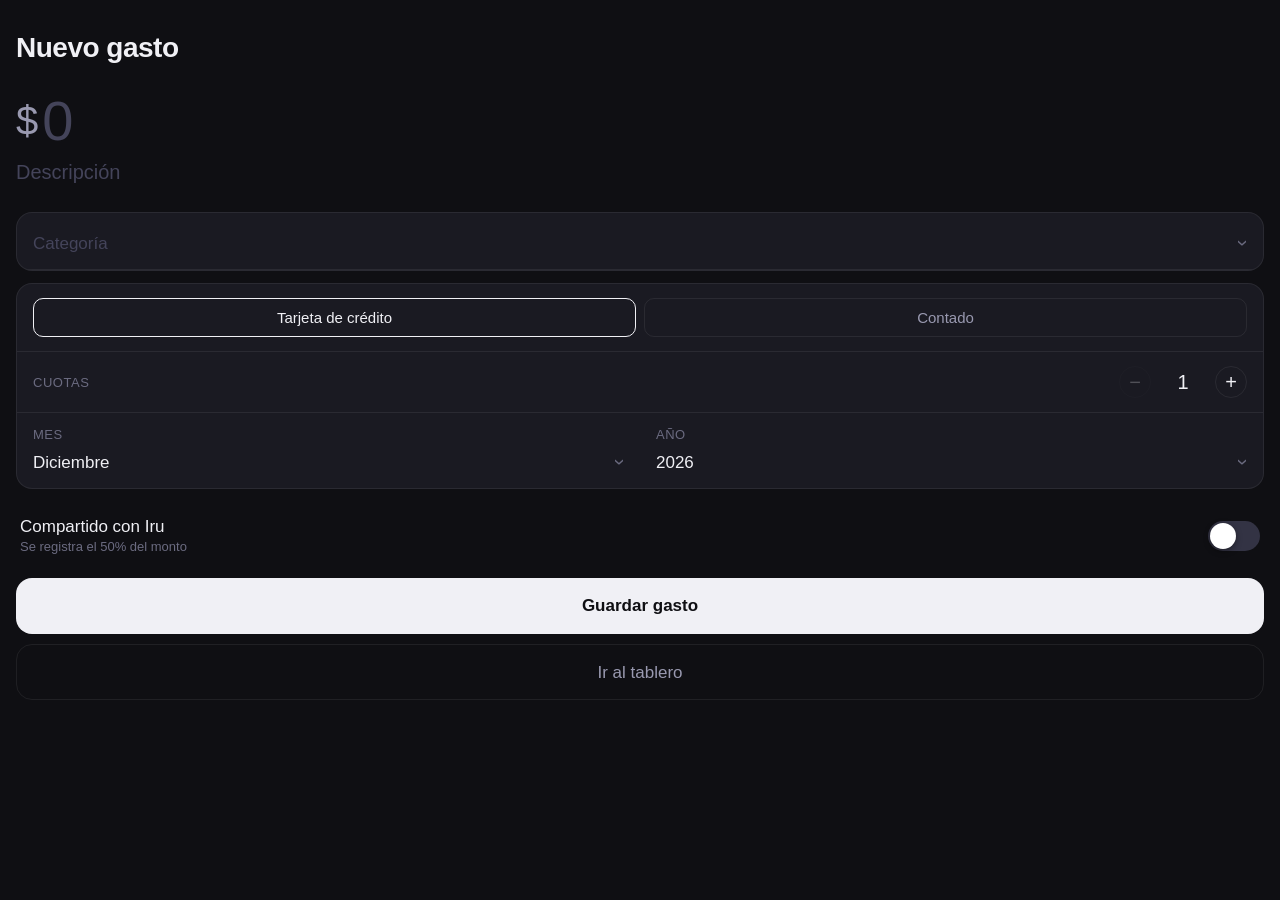
==== index.html @ 09f4de0f "Refactor HTML structure and style properties" ====
<!DOCTYPE html>
<html>
<head>
  <meta charset="UTF-8">
  <meta name="viewport" content="width=device-width, initial-scale=1.0">
  <title>Mis gastos</title>
  <style>
    *, *::before, *::after { box-sizing: border-box; margin: 0; padding: 0; }

    :root {
      --bg: #0f0f13;
      --surface: #1a1a22;
      --border: rgba(255,255,255,0.07);
      --label: #6b6b80;
      --text: #f0f0f5;
      --text-secondary: #9999b0;
      --placeholder: #44445a;
      --accent: #34c759;
      --btn: #f0f0f5;
      --btn-text: #0f0f13;
      --radius-card: 16px;
      --font-input: 17px;
      --font-label: 13px;
    }

    html, body {
      width: 100%; min-height: 100vh;
      background: var(--bg);
      font-family: -apple-system, BlinkMacSystemFont, "SF Pro Text", "Segoe UI", sans-serif;
      color: var(--text); touch-action: manipulation;
    }

    body { padding: 32px 16px 80px; }

    h1 { font-size: 28px; font-weight: 700; letter-spacing: -0.5px; margin-bottom: 24px; }

    .monto-hero { display: flex; flex-direction: row; align-items: center; margin-bottom: 8px; }
    .monto-prefix { font-size: 40px; font-weight: 300; color: var(--text-secondary); flex-shrink: 0; margin-right: 4px; }
    #montoTotal {
      font-size: 56px; font-weight: 300; color: var(--text);
      background: transparent; border: none; outline: none;
      padding: 0; margin: 0; width: 100%; font-family: inherit;
      letter-spacing: -2px; display: block;
    }
    #montoTotal::placeholder { color: var(--placeholder); }

    .desc-input {
      display: block; width: 100%; border: none; outline: none;
      background: transparent; font-size: 20px; font-family: inherit;
      color: var(--text); text-align: left; margin-bottom: 28px; padding: 0;
    }
    .desc-input::placeholder { color: var(--placeholder); }

    .card {
      background: var(--surface); border-radius: var(--radius-card);
      border: 1px solid var(--border); padding: 0; margin-bottom: 12px; overflow: hidden;
    }

    .field {
      display: flex; flex-direction: column;
      padding: 14px 16px 10px; border-bottom: 1px solid var(--border);
    }
    .field:last-child { border-bottom: none; }
    .field label {
      font-size: var(--font-label); font-weight: 500; color: var(--label);
      margin-bottom: 4px; text-transform: uppercase; letter-spacing: 0.04em;
    }
    .field input, .field select {
      border: none; outline: none; background: transparent;
      font-size: var(--font-input); font-family: inherit; color: var(--text);
      width: 100%; padding: 0; min-height: 32px;
      appearance: none; -webkit-appearance: none;
    }
    .field select option { background: #1a1a22; }
    .field input::placeholder { color: var(--placeholder); }
    .field select.unset { color: var(--placeholder); }

    .select-wrap { position: relative; }
    .select-wrap::after {
      content: "›"; position: absolute; right: 0; top: 50%;
      transform: translateY(-50%) rotate(90deg);
      font-size: 20px; color: var(--label); pointer-events: none;
    }

    .mes-anio-row { flex-direction: row; align-items: flex-start; padding: 0; }
    .mes-anio-item { flex: 1; display: flex; flex-direction: column; padding: 14px 16px 10px; }

    .chips {
      display: flex; gap: 8px; padding: 14px 16px;
      border-bottom: 1px solid var(--border);
    }
    .chip {
      flex: 1; padding: 10px 0; border-radius: 10px;
      border: 1.5px solid var(--border); background: transparent;
      color: var(--text-secondary); font-size: 15px; font-family: inherit;
      font-weight: 500; cursor: pointer; text-align: center; transition: all 0.18s;
    }
    .chip.active { color: var(--text); border-color: var(--text); }

    .stepper-field {
      display: flex; align-items: center; justify-content: space-between;
      padding: 14px 16px; border-bottom: 1px solid var(--border);
    }
    .stepper-label {
      font-size: var(--font-label); font-weight: 500; color: var(--label);
      text-transform: uppercase; letter-spacing: 0.04em;
    }
    .stepper { display: flex; align-items: center; gap: 20px; }
    .stepper-btn {
      width: 32px; height: 32px; border-radius: 50%;
      border: 1.5px solid var(--border); background: transparent;
      color: var(--text); font-size: 20px; cursor: pointer;
      display: flex; align-items: center; justify-content: center;
      transition: background 0.15s; line-height: 1;
    }
    .stepper-btn:active { background: var(--surface); }
    .stepper-btn:disabled { opacity: 0.25; cursor: default; }
    .stepper-value { font-size: 20px; font-weight: 500; min-width: 24px; text-align: center; }

    .toggle-standalone {
      display: flex; align-items: center; justify-content: space-between;
      padding: 16px 4px; cursor: pointer;
    }
    .toggle-text .title { font-size: 17px; color: var(--text); }
    .toggle-text .sub { font-size: 13px; color: var(--label); margin-top: 2px; }
    .switch {
      flex-shrink: 0; width: 52px; height: 30px; background: #333344;
      border-radius: 15px; position: relative; transition: background 0.25s;
    }
    .switch.on { background: var(--accent); }
    .switch .knob {
      position: absolute; top: 2px; left: 2px; width: 26px; height: 26px;
      background: #fff; border-radius: 50%;
      box-shadow: 0 2px 6px rgba(0,0,0,0.4); transition: transform 0.25s;
    }
    .switch.on .knob { transform: translateX(22px); }

    .hidden { display: none !important; }

    .btn-guardar {
      width: 100%; height: 56px; background: var(--btn); color: var(--btn-text);
      border: none; border-radius: var(--radius-card); font-size: 17px; font-weight: 600;
      font-family: inherit; cursor: pointer; margin-top: 8px; transition: opacity 0.15s;
    }
    .btn-guardar:active { opacity: 0.75; }
    .btn-guardar:disabled { background: #333344; color: var(--label); }

    .btn-tablero {
      display: block; width: 100%; height: 56px; line-height: 56px;
      text-align: center; background: transparent; color: var(--text-secondary);
      border: 1.5px solid var(--border); border-radius: var(--radius-card);
      font-size: 17px; font-weight: 500; font-family: inherit;
      cursor: pointer; margin-top: 10px; text-decoration: none; transition: opacity 0.15s;
    }
    .btn-tablero:active { opacity: 0.7; }

    .toast {
      position: fixed; bottom: 36px; left: 50%; transform: translateX(-50%);
      background: var(--surface); border: 1px solid var(--border); color: var(--text);
      padding: 12px 22px; border-radius: 100px; font-size: 15px; font-weight: 500;
      white-space: nowrap; opacity: 0; transition: opacity 0.2s;
      pointer-events: none; z-index: 999; box-shadow: 0 8px 32px rgba(0,0,0,0.5);
    }
    .toast.show { opacity: 1; }
  </style>
</head>
<body>

<h1>Nuevo gasto</h1>

<div class="monto-hero">
  <span class="monto-prefix">$</span>
  <input type="text" id="montoTotal" placeholder="0" inputmode="numeric" autocomplete="off" oninput="formatMonto(this)">
</div>
<input class="desc-input" type="text" id="descripcion" placeholder="Descripción" autocomplete="off" autocorrect="off">

<!-- Categoría -->
<div class="card">
  <div class="field">
    <div class="select-wrap">
      <select id="categoria" class="unset" onchange="toggleInversiones()">
        <option value="" disabled selected>Categoría</option>
        <option>Comida</option>
        <option>Transporte</option>
        <option>Salud</option>
        <option>Gustos</option>
        <option>Hogar</option>
        <option>Inversiones</option>
        <option>Deporte</option>
        <option>Otro</option>
      </select>
    </div>
  </div>
  <div class="field hidden" id="fieldTipoInversion">
    <div class="select-wrap">
      <select id="tipoInversion" class="unset" onchange="toggleInvOtros()">
        <option value="" disabled selected>Tipo de inversión</option>
        <option value="S&P500">S&P500</option>
        <option value="Bonos">Bonos</option>
        <option value="Compra de USD">Compra de USD</option>
        <option value="Otros">Otros</option>
      </select>
    </div>
  </div>
  <div class="field hidden" id="fieldInvOtros">
    <label>Detalle</label>
    <input type="text" id="invOtros" placeholder="Describí la inversión" autocomplete="off">
  </div>
</div>

<!-- Pago -->
<div class="card">
  <div class="chips">
    <button class="chip active" id="chipCredito" onclick="selectMedio('Crédito')">Tarjeta de crédito</button>
    <button class="chip" id="chipContado" onclick="selectMedio('Contado')">Contado</button>
  </div>
  <input type="hidden" id="medioPago" value="Crédito">
  <div class="stepper-field" id="fieldCuotas">
    <span class="stepper-label">Cuotas</span>
    <div class="stepper">
      <button class="stepper-btn" id="cuotasMinus" onclick="stepCuotas(-1)" disabled>−</button>
      <span class="stepper-value" id="cuotasDisplay">1</span>
      <button class="stepper-btn" id="cuotasPlus" onclick="stepCuotas(1)">+</button>
    </div>
  </div>
  <div class="field mes-anio-row">
    <div class="mes-anio-item">
      <label>Mes</label>
      <div class="select-wrap">
        <select id="mesResumen"></select>
      </div>
    </div>
    <div class="mes-anio-item">
      <label>Año</label>
      <div class="select-wrap">
        <select id="anioResumen"></select>
      </div>
    </div>
  </div>
</div>

<!-- Compartido -->
<div class="toggle-standalone" onclick="toggleCompartido()">
  <div class="toggle-text">
    <div class="title">Compartido con Iru</div>
    <div class="sub">Se registra el 50% del monto</div>
  </div>
  <div class="switch" id="switchCompartido"><div class="knob"></div></div>
  <input type="checkbox" id="compartido" style="display:none">
</div>

<button class="btn-guardar" id="btnGuardar" onclick="guardar()">Guardar gasto</button>
<a href="https://datastudio.google.com/reporting/d9d5502c-7d67-4954-a63a-8ad81a9175c3/page/p_59s1wvgk3d" target="_blank" class="btn-tablero">Ir al tablero</a>
<div class="toast" id="toast"></div>

<script>
  const APPS_SCRIPT_URL = "https://script.google.com/a/macros/escandarani.com.ar/s/AKfycbzYMifIrArAq2sKctsQSCWvXiU7BBQAzddekx8EGScneUDS8GAxzuHHQVBmwwZTx2RSWQ/exec";
  const MESES = ["Enero","Febrero","Marzo","Abril","Mayo","Junio","Julio","Agosto","Septiembre","Octubre","Noviembre","Diciembre"];
  const hoy = new Date();
  let cuotasVal = 1;

  MESES.forEach((m, i) => {
    const o = document.createElement("option");
    o.value = i; o.text = m;
    if (i === hoy.getMonth()) o.selected = true;
    document.getElementById("mesResumen").appendChild(o);
  });

  for (let y = hoy.getFullYear() - 1; y <= 2030; y++) {
    const o = document.createElement("option");
    o.value = y; o.text = y;
    if (y === hoy.getFullYear()) o.selected = true;
    document.getElementById("anioResumen").appendChild(o);
  }

  function formatMonto(input) {
    let raw = input.value.replace(/\./g, "").replace(/[^0-9]/g, "");
    input.value = raw.replace(/\B(?=(\d{3})+(?!\d))/g, ".");
  }

  function parseMonto() {
    return parseInt(document.getElementById("montoTotal").value.replace(/\./g, "")) || 0;
  }

  function selectMedio(val) {
    document.getElementById("medioPago").value = val;
    document.getElementById("chipCredito").classList.toggle("active", val === "Crédito");
    document.getElementById("chipContado").classList.toggle("active", val === "Contado");
    document.getElementById("fieldCuotas").classList.toggle("hidden", val !== "Crédito");
    if (val !== "Crédito") { cuotasVal = 1; updateStepper(); }
  }

  function stepCuotas(delta) {
    cuotasVal = Math.max(1, Math.min(48, cuotasVal + delta));
    updateStepper();
  }

  function updateStepper() {
    document.getElementById("cuotasDisplay").textContent = cuotasVal;
    document.getElementById("cuotasMinus").disabled = cuotasVal <= 1;
  }

  function toggleInversiones() {
    const sel = document.getElementById("categoria");
    sel.classList.toggle("unset", sel.value === "");
    const esInv = sel.value === "Inversiones";
    document.getElementById("fieldTipoInversion").classList.toggle("hidden", !esInv);
    document.getElementById("fieldInvOtros").classList.add("hidden");
    const tipoSel = document.getElementById("tipoInversion");
    tipoSel.value = "";
    tipoSel.classList.add("unset");
  }

  function toggleInvOtros() {
    const sel = document.getElementById("tipoInversion");
    sel.classList.toggle("unset", sel.value === "");
    document.getElementById("fieldInvOtros").classList.toggle("hidden", sel.value !== "Otros");
  }

  function toggleCompartido() {
    const cb = document.getElementById("compartido");
    cb.checked = !cb.checked;
    document.getElementById("switchCompartido").classList.toggle("on", cb.checked);
  }

  function mostrarToast(msg) {
    const t = document.getElementById("toast");
    t.textContent = msg;
    t.classList.add("show");
    setTimeout(() => t.classList.remove("show"), 3000);
  }

  function guardar() {
    const descripcion = document.getElementById("descripcion").value.trim();
    const montoTotal = parseMonto();
    const categoria = document.getElementById("categoria").value;
    const medioPago = document.getElementById("medioPago").value;
    const compartido = document.getElementById("compartido").checked ? "Si" : "No";
    const esTC = medioPago === "Crédito";
    const mesResumen = parseInt(document.getElementById("mesResumen").value);
    const anioResumen = parseInt(document.getElementById("anioResumen").value);
    const cuotas = esTC ? cuotasVal : 1;
    const tipoInversion = categoria === "Inversiones"
      ? (document.getElementById("tipoInversion").value === "Otros"
          ? document.getElementById("invOtros").value.trim() || "Otros"
          : document.getElementById("tipoInversion").value)
      : null;

    if (!descripcion) { mostrarToast("⚠️ Completá la descripción"); return; }
    if (!categoria) { mostrarToast("⚠️ Seleccioná una categoría"); return; }
    if (!montoTotal || montoTotal <= 0) { mostrarToast("⚠️ Ingresá un monto válido"); return; }

    const btn = document.getElementById("btnGuardar");
    btn.disabled = true;
    btn.textContent = "Guardando...";

    const payload = encodeURIComponent(JSON.stringify({ descripcion, montoTotal, categoria, medioPago, compartido, mesResumen, anioResumen, cuotas, tipoInversion }));

    fetch(`${APPS_SCRIPT_URL}?data=${payload}`, { method: "GET" })
    .then(r => r.json())
    .then(res => {
      btn.disabled = false;
      btn.textContent = "Guardar gasto";
      document.getElementById("descripcion").value = "";
      document.getElementById("montoTotal").value = "";
      document.getElementById("categoria").value = "";
      document.getElementById("categoria").classList.add("unset");
      document.getElementById("fieldTipoInversion").classList.add("hidden");
      document.getElementById("fieldInvOtros").classList.add("hidden");
      cuotasVal = 1; updateStepper();
      document.getElementById("compartido").checked = false;
      document.getElementById("switchCompartido").classList.remove("on");
      mostrarToast(res.cuotas > 1 ? `✓ ${res.cuotas} cuotas guardadas` : "✓ Gasto guardado");
    })
    .catch(() => {
      btn.disabled = false;
      btn.textContent = "Guardar gasto";
      mostrarToast("Error al guardar, intentá de nuevo");
    });
  }
</script>
</body>
</html>
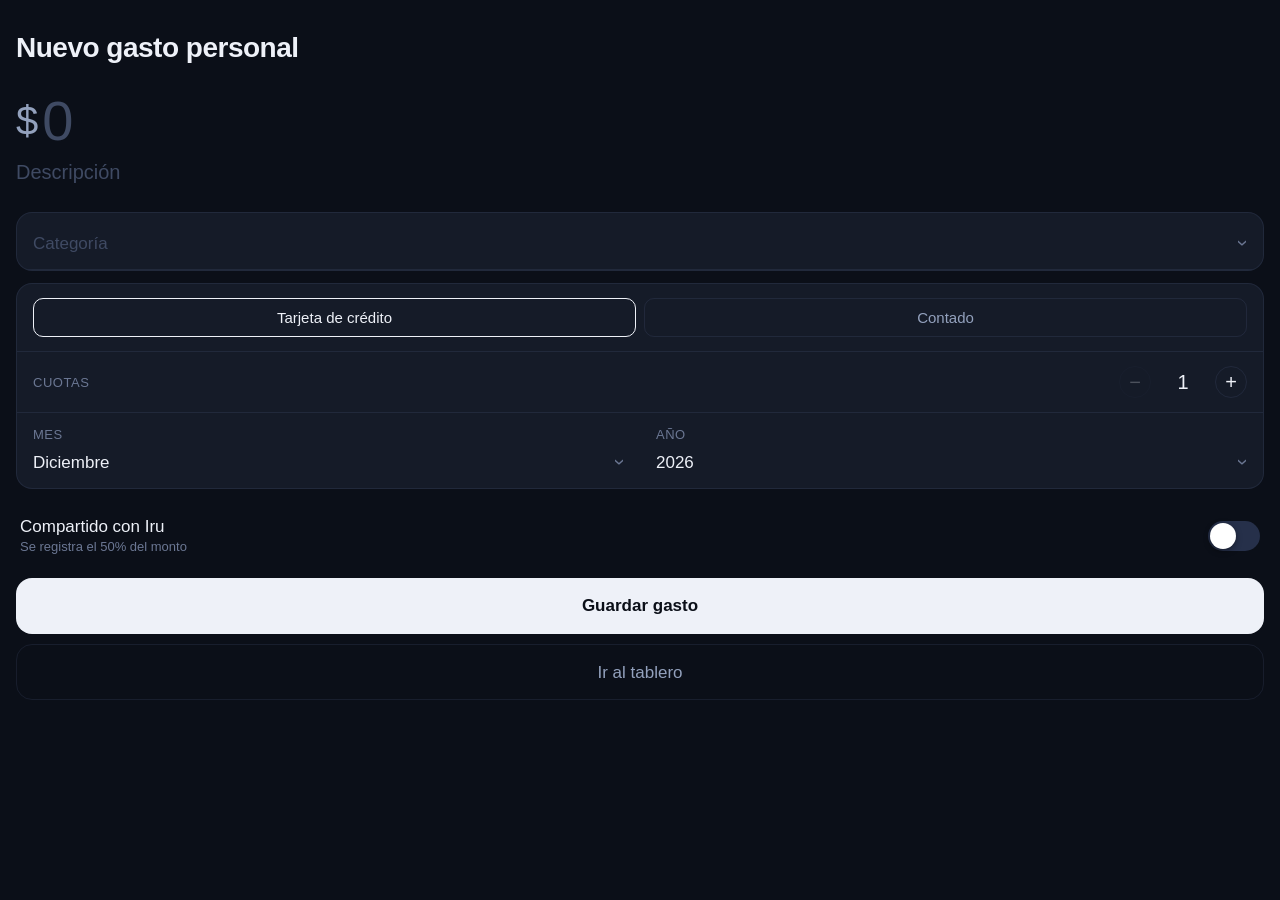
==== commit 0d39c4a7: "Cambiar título a "Nuevo gasto personal" y azular la paleta Corre el matiz de las variables de color " ====
--- a/index.html
+++ b/index.html
@@ -8,16 +8,17 @@
     *, *::before, *::after { box-sizing: border-box; margin: 0; padding: 0; }
 
     :root {
-      --bg: #0f0f13;
-      --surface: #1a1a22;
-      --border: rgba(255,255,255,0.07);
-      --label: #6b6b80;
-      --text: #f0f0f5;
-      --text-secondary: #9999b0;
-      --placeholder: #44445a;
+      --bg: #0b0f18;
+      --surface: #151b28;
+      --border: rgba(150,180,255,0.09);
+      --label: #6b7793;
+      --text: #eef1f8;
+      --text-secondary: #93a1bd;
+      --placeholder: #3f4a63;
       --accent: #34c759;
-      --btn: #f0f0f5;
-      --btn-text: #0f0f13;
+      --btn: #eef1f8;
+      --btn-text: #0b0f18;
+      --muted-fill: #26304a;
       --radius-card: 16px;
       --font-input: 17px;
       --font-label: 13px;
@@ -71,7 +72,7 @@
       width: 100%; padding: 0; min-height: 32px;
       appearance: none; -webkit-appearance: none;
     }
-    .field select option { background: #1a1a22; }
+    .field select option { background: #151b28; }
     .field input::placeholder { color: var(--placeholder); }
     .field select.unset { color: var(--placeholder); }
 
@@ -124,7 +125,7 @@
     .toggle-text .title { font-size: 17px; color: var(--text); }
     .toggle-text .sub { font-size: 13px; color: var(--label); margin-top: 2px; }
     .switch {
-      flex-shrink: 0; width: 52px; height: 30px; background: #333344;
+      flex-shrink: 0; width: 52px; height: 30px; background: var(--muted-fill);
       border-radius: 15px; position: relative; transition: background 0.25s;
     }
     .switch.on { background: var(--accent); }
@@ -143,7 +144,7 @@
       font-family: inherit; cursor: pointer; margin-top: 8px; transition: opacity 0.15s;
     }
     .btn-guardar:active { opacity: 0.75; }
-    .btn-guardar:disabled { background: #333344; color: var(--label); }
+    .btn-guardar:disabled { background: var(--muted-fill); color: var(--label); }
 
     .btn-tablero {
       display: block; width: 100%; height: 56px; line-height: 56px;
@@ -166,7 +167,7 @@
 </head>
 <body>
 
-<h1>Nuevo gasto</h1>
+<h1>Nuevo gasto personal</h1>
 
 <div class="monto-hero">
   <span class="monto-prefix">$</span>
@@ -250,7 +251,7 @@
 </div>
 
 <button class="btn-guardar" id="btnGuardar" onclick="guardar()">Guardar gasto</button>
-<a href="https://datastudio.google.com/reporting/d9d5502c-7d67-4954-a63a-8ad81a9175c3/page/p_59s1wvgk3d" target="_blank" class="btn-tablero">Ir al tablero</a>
+<a href="https://datastudio.google.com/reporting/85cfb615-cc32-4be8-9c17-33dba04ad346/page/p_e69xx72kwd" target="_blank" class="btn-tablero">Ir al tablero</a>
 <div class="toast" id="toast"></div>
 
 <script>
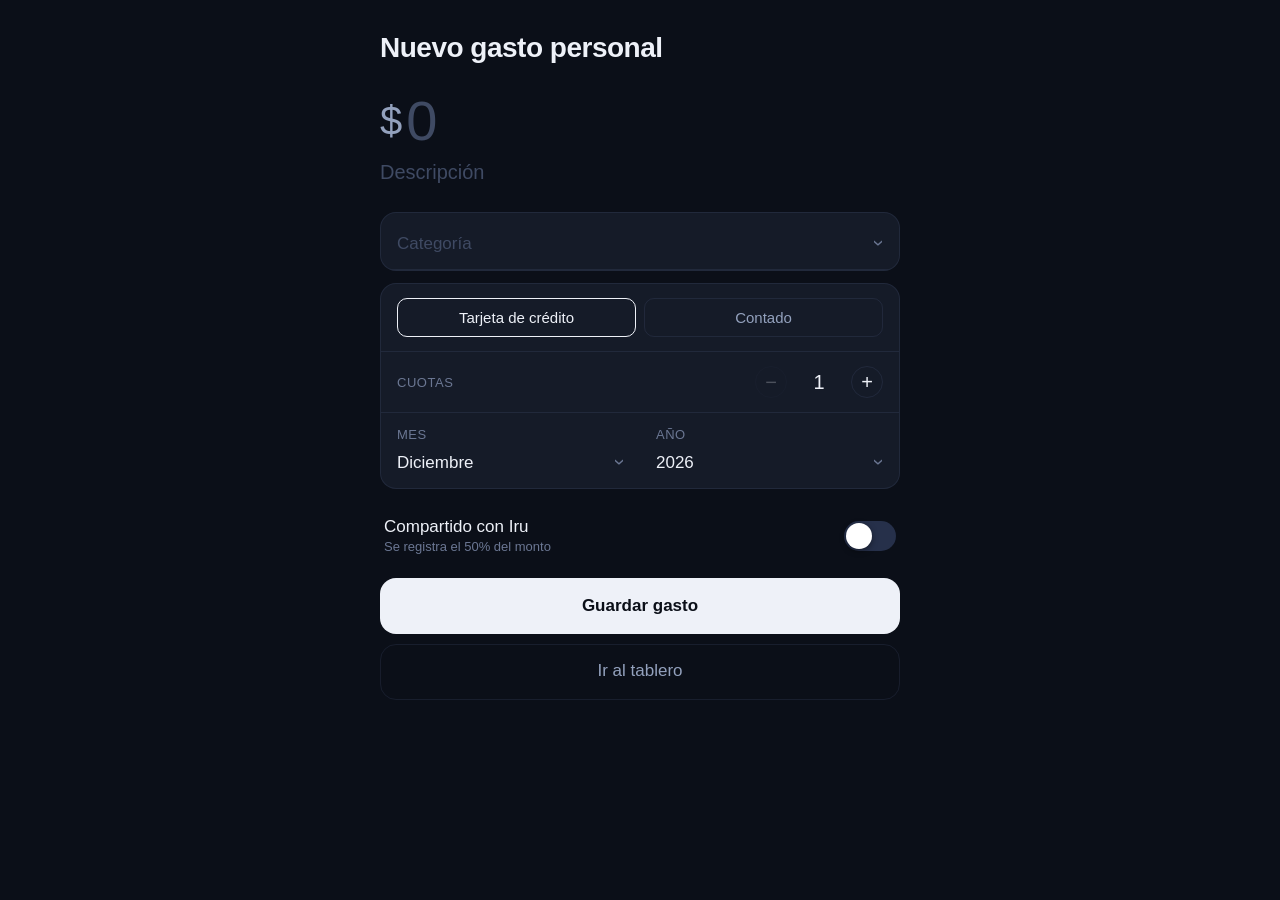
==== commit a13f6ef1: "Agregar tablero, análisis global y edición de gastos - Tablero mensual con total, chips, torta por c" ====
--- a/index.html
+++ b/index.html
@@ -1,379 +1,75 @@
 <!DOCTYPE html>
-<html>
+<html lang="es">
 <head>
   <meta charset="UTF-8">
   <meta name="viewport" content="width=device-width, initial-scale=1.0">
   <title>Mis gastos</title>
+  <link rel="apple-touch-icon" href="icons/apple-touch-icon.png">
+  <link rel="icon" type="image/png" sizes="32x32" href="icons/favicon-32.png">
+  <link rel="icon" type="image/png" sizes="192x192" href="icons/icon-192.png">
+  <link rel="manifest" href="manifest.json">
+  <meta name="apple-mobile-web-app-capable" content="yes">
+  <meta name="mobile-web-app-capable" content="yes">
+  <meta name="apple-mobile-web-app-status-bar-style" content="black-translucent">
+  <meta name="apple-mobile-web-app-title" content="Gastos">
+  <meta name="theme-color" content="#0b0f18">
+  <link rel="stylesheet" href="styles.css">
   <style>
-    *, *::before, *::after { box-sizing: border-box; margin: 0; padding: 0; }
-
-    :root {
-      --bg: #0b0f18;
-      --surface: #151b28;
-      --border: rgba(150,180,255,0.09);
-      --label: #6b7793;
-      --text: #eef1f8;
-      --text-secondary: #93a1bd;
-      --placeholder: #3f4a63;
-      --accent: #34c759;
-      --btn: #eef1f8;
-      --btn-text: #0b0f18;
-      --muted-fill: #26304a;
-      --radius-card: 16px;
-      --font-input: 17px;
-      --font-label: 13px;
-    }
-
-    html, body {
-      width: 100%; min-height: 100vh;
-      background: var(--bg);
-      font-family: -apple-system, BlinkMacSystemFont, "SF Pro Text", "Segoe UI", sans-serif;
-      color: var(--text); touch-action: manipulation;
-    }
-
     body { padding: 32px 16px 80px; }
-
-    h1 { font-size: 28px; font-weight: 700; letter-spacing: -0.5px; margin-bottom: 24px; }
-
-    .monto-hero { display: flex; flex-direction: row; align-items: center; margin-bottom: 8px; }
-    .monto-prefix { font-size: 40px; font-weight: 300; color: var(--text-secondary); flex-shrink: 0; margin-right: 4px; }
-    #montoTotal {
-      font-size: 56px; font-weight: 300; color: var(--text);
-      background: transparent; border: none; outline: none;
-      padding: 0; margin: 0; width: 100%; font-family: inherit;
-      letter-spacing: -2px; display: block;
-    }
-    #montoTotal::placeholder { color: var(--placeholder); }
-
-    .desc-input {
-      display: block; width: 100%; border: none; outline: none;
-      background: transparent; font-size: 20px; font-family: inherit;
-      color: var(--text); text-align: left; margin-bottom: 28px; padding: 0;
-    }
-    .desc-input::placeholder { color: var(--placeholder); }
-
-    .card {
-      background: var(--surface); border-radius: var(--radius-card);
-      border: 1px solid var(--border); padding: 0; margin-bottom: 12px; overflow: hidden;
-    }
-
-    .field {
-      display: flex; flex-direction: column;
-      padding: 14px 16px 10px; border-bottom: 1px solid var(--border);
-    }
-    .field:last-child { border-bottom: none; }
-    .field label {
-      font-size: var(--font-label); font-weight: 500; color: var(--label);
-      margin-bottom: 4px; text-transform: uppercase; letter-spacing: 0.04em;
-    }
-    .field input, .field select {
-      border: none; outline: none; background: transparent;
-      font-size: var(--font-input); font-family: inherit; color: var(--text);
-      width: 100%; padding: 0; min-height: 32px;
-      appearance: none; -webkit-appearance: none;
-    }
-    .field select option { background: #151b28; }
-    .field input::placeholder { color: var(--placeholder); }
-    .field select.unset { color: var(--placeholder); }
-
-    .select-wrap { position: relative; }
-    .select-wrap::after {
-      content: "›"; position: absolute; right: 0; top: 50%;
-      transform: translateY(-50%) rotate(90deg);
-      font-size: 20px; color: var(--label); pointer-events: none;
-    }
-
-    .mes-anio-row { flex-direction: row; align-items: flex-start; padding: 0; }
-    .mes-anio-item { flex: 1; display: flex; flex-direction: column; padding: 14px 16px 10px; }
-
-    .chips {
-      display: flex; gap: 8px; padding: 14px 16px;
-      border-bottom: 1px solid var(--border);
-    }
-    .chip {
-      flex: 1; padding: 10px 0; border-radius: 10px;
-      border: 1.5px solid var(--border); background: transparent;
-      color: var(--text-secondary); font-size: 15px; font-family: inherit;
-      font-weight: 500; cursor: pointer; text-align: center; transition: all 0.18s;
-    }
-    .chip.active { color: var(--text); border-color: var(--text); }
-
-    .stepper-field {
-      display: flex; align-items: center; justify-content: space-between;
-      padding: 14px 16px; border-bottom: 1px solid var(--border);
-    }
-    .stepper-label {
-      font-size: var(--font-label); font-weight: 500; color: var(--label);
-      text-transform: uppercase; letter-spacing: 0.04em;
-    }
-    .stepper { display: flex; align-items: center; gap: 20px; }
-    .stepper-btn {
-      width: 32px; height: 32px; border-radius: 50%;
-      border: 1.5px solid var(--border); background: transparent;
-      color: var(--text); font-size: 20px; cursor: pointer;
-      display: flex; align-items: center; justify-content: center;
-      transition: background 0.15s; line-height: 1;
-    }
-    .stepper-btn:active { background: var(--surface); }
-    .stepper-btn:disabled { opacity: 0.25; cursor: default; }
-    .stepper-value { font-size: 20px; font-weight: 500; min-width: 24px; text-align: center; }
-
-    .toggle-standalone {
-      display: flex; align-items: center; justify-content: space-between;
-      padding: 16px 4px; cursor: pointer;
-    }
-    .toggle-text .title { font-size: 17px; color: var(--text); }
-    .toggle-text .sub { font-size: 13px; color: var(--label); margin-top: 2px; }
-    .switch {
-      flex-shrink: 0; width: 52px; height: 30px; background: var(--muted-fill);
-      border-radius: 15px; position: relative; transition: background 0.25s;
-    }
-    .switch.on { background: var(--accent); }
-    .switch .knob {
-      position: absolute; top: 2px; left: 2px; width: 26px; height: 26px;
-      background: #fff; border-radius: 50%;
-      box-shadow: 0 2px 6px rgba(0,0,0,0.4); transition: transform 0.25s;
-    }
-    .switch.on .knob { transform: translateX(22px); }
-
-    .hidden { display: none !important; }
-
-    .btn-guardar {
-      width: 100%; height: 56px; background: var(--btn); color: var(--btn-text);
-      border: none; border-radius: var(--radius-card); font-size: 17px; font-weight: 600;
-      font-family: inherit; cursor: pointer; margin-top: 8px; transition: opacity 0.15s;
-    }
-    .btn-guardar:active { opacity: 0.75; }
-    .btn-guardar:disabled { background: var(--muted-fill); color: var(--label); }
-
-    .btn-tablero {
-      display: block; width: 100%; height: 56px; line-height: 56px;
-      text-align: center; background: transparent; color: var(--text-secondary);
-      border: 1.5px solid var(--border); border-radius: var(--radius-card);
-      font-size: 17px; font-weight: 500; font-family: inherit;
-      cursor: pointer; margin-top: 10px; text-decoration: none; transition: opacity 0.15s;
-    }
-    .btn-tablero:active { opacity: 0.7; }
-
-    .toast {
-      position: fixed; bottom: 36px; left: 50%; transform: translateX(-50%);
-      background: var(--surface); border: 1px solid var(--border); color: var(--text);
-      padding: 12px 22px; border-radius: 100px; font-size: 15px; font-weight: 500;
-      white-space: nowrap; opacity: 0; transition: opacity 0.2s;
-      pointer-events: none; z-index: 999; box-shadow: 0 8px 32px rgba(0,0,0,0.5);
-    }
-    .toast.show { opacity: 1; }
+    .contenido { max-width: 520px; margin: 0 auto; }
+    h1 { margin-bottom: 24px; }
   </style>
 </head>
 <body>
 
-<h1>Nuevo gasto personal</h1>
+<div class="contenido">
+  <h1>Nuevo gasto personal</h1>
+  <div id="formulario"></div>
+  <button class="btn-guardar" id="btnGuardar">Guardar gasto</button>
+  <a href="tablero.html" class="btn-tablero">Ir al tablero</a>
+</div>
+<div class="toast" id="toast" role="status"></div>
 
-<div class="monto-hero">
-  <span class="monto-prefix">$</span>
-  <input type="text" id="montoTotal" placeholder="0" inputmode="numeric" autocomplete="off" oninput="formatMonto(this)">
-</div>
-<input class="desc-input" type="text" id="descripcion" placeholder="Descripción" autocomplete="off" autocorrect="off">
+<script src="config.js"></script>
+<script src="comun.js"></script>
+<script src="formulario.js"></script>
+<script>
+  const form = crearFormulario(document.getElementById("formulario"), "alta");
+  const btn = document.getElementById("btnGuardar");
+  let enviando = false;
+  let idEnvio = null;
 
-<!-- Categoría -->
-<div class="card">
-  <div class="field">
-    <div class="select-wrap">
-      <select id="categoria" class="unset" onchange="toggleInversiones()">
-        <option value="" disabled selected>Categoría</option>
-        <option>Comida</option>
-        <option>Transporte</option>
-        <option>Salud</option>
-        <option>Gustos</option>
-        <option>Hogar</option>
-        <option>Inversiones</option>
-        <option>Deporte</option>
-        <option>Otro</option>
-      </select>
-    </div>
-  </div>
-  <div class="field hidden" id="fieldTipoInversion">
-    <div class="select-wrap">
-      <select id="tipoInversion" class="unset" onchange="toggleInvOtros()">
-        <option value="" disabled selected>Tipo de inversión</option>
-        <option value="S&P500">S&P500</option>
-        <option value="Bonos">Bonos</option>
-        <option value="Compra de USD">Compra de USD</option>
-        <option value="Otros">Otros</option>
-      </select>
-    </div>
-  </div>
-  <div class="field hidden" id="fieldInvOtros">
-    <label>Detalle</label>
-    <input type="text" id="invOtros" placeholder="Describí la inversión" autocomplete="off">
-  </div>
-</div>
-
-<!-- Pago -->
-<div class="card">
-  <div class="chips">
-    <button class="chip active" id="chipCredito" onclick="selectMedio('Crédito')">Tarjeta de crédito</button>
-    <button class="chip" id="chipContado" onclick="selectMedio('Contado')">Contado</button>
-  </div>
-  <input type="hidden" id="medioPago" value="Crédito">
-  <div class="stepper-field" id="fieldCuotas">
-    <span class="stepper-label">Cuotas</span>
-    <div class="stepper">
-      <button class="stepper-btn" id="cuotasMinus" onclick="stepCuotas(-1)" disabled>−</button>
-      <span class="stepper-value" id="cuotasDisplay">1</span>
-      <button class="stepper-btn" id="cuotasPlus" onclick="stepCuotas(1)">+</button>
-    </div>
-  </div>
-  <div class="field mes-anio-row">
-    <div class="mes-anio-item">
-      <label>Mes</label>
-      <div class="select-wrap">
-        <select id="mesResumen"></select>
-      </div>
-    </div>
-    <div class="mes-anio-item">
-      <label>Año</label>
-      <div class="select-wrap">
-        <select id="anioResumen"></select>
-      </div>
-    </div>
-  </div>
-</div>
-
-<!-- Compartido -->
-<div class="toggle-standalone" onclick="toggleCompartido()">
-  <div class="toggle-text">
-    <div class="title">Compartido con Iru</div>
-    <div class="sub">Se registra el 50% del monto</div>
-  </div>
-  <div class="switch" id="switchCompartido"><div class="knob"></div></div>
-  <input type="checkbox" id="compartido" style="display:none">
-</div>
-
-<button class="btn-guardar" id="btnGuardar" onclick="guardar()">Guardar gasto</button>
-<a href="https://datastudio.google.com/reporting/85cfb615-cc32-4be8-9c17-33dba04ad346/page/p_e69xx72kwd" target="_blank" class="btn-tablero">Ir al tablero</a>
-<div class="toast" id="toast"></div>
-
-<script>
-  const APPS_SCRIPT_URL = "https://script.google.com/a/macros/escandarani.com.ar/s/AKfycbzYMifIrArAq2sKctsQSCWvXiU7BBQAzddekx8EGScneUDS8GAxzuHHQVBmwwZTx2RSWQ/exec";
-  const MESES = ["Enero","Febrero","Marzo","Abril","Mayo","Junio","Julio","Agosto","Septiembre","Octubre","Noviembre","Diciembre"];
-  const hoy = new Date();
-  let cuotasVal = 1;
-
-  MESES.forEach((m, i) => {
-    const o = document.createElement("option");
-    o.value = i; o.text = m;
-    if (i === hoy.getMonth()) o.selected = true;
-    document.getElementById("mesResumen").appendChild(o);
-  });
-
-  for (let y = hoy.getFullYear() - 1; y <= 2030; y++) {
-    const o = document.createElement("option");
-    o.value = y; o.text = y;
-    if (y === hoy.getFullYear()) o.selected = true;
-    document.getElementById("anioResumen").appendChild(o);
-  }
-
-  function formatMonto(input) {
-    let raw = input.value.replace(/\./g, "").replace(/[^0-9]/g, "");
-    input.value = raw.replace(/\B(?=(\d{3})+(?!\d))/g, ".");
-  }
-
-  function parseMonto() {
-    return parseInt(document.getElementById("montoTotal").value.replace(/\./g, "")) || 0;
-  }
-
-  function selectMedio(val) {
-    document.getElementById("medioPago").value = val;
-    document.getElementById("chipCredito").classList.toggle("active", val === "Crédito");
-    document.getElementById("chipContado").classList.toggle("active", val === "Contado");
-    document.getElementById("fieldCuotas").classList.toggle("hidden", val !== "Crédito");
-    if (val !== "Crédito") { cuotasVal = 1; updateStepper(); }
-  }
-
-  function stepCuotas(delta) {
-    cuotasVal = Math.max(1, Math.min(48, cuotasVal + delta));
-    updateStepper();
-  }
-
-  function updateStepper() {
-    document.getElementById("cuotasDisplay").textContent = cuotasVal;
-    document.getElementById("cuotasMinus").disabled = cuotasVal <= 1;
-  }
-
-  function toggleInversiones() {
-    const sel = document.getElementById("categoria");
-    sel.classList.toggle("unset", sel.value === "");
-    const esInv = sel.value === "Inversiones";
-    document.getElementById("fieldTipoInversion").classList.toggle("hidden", !esInv);
-    document.getElementById("fieldInvOtros").classList.add("hidden");
-    const tipoSel = document.getElementById("tipoInversion");
-    tipoSel.value = "";
-    tipoSel.classList.add("unset");
-  }
-
-  function toggleInvOtros() {
-    const sel = document.getElementById("tipoInversion");
-    sel.classList.toggle("unset", sel.value === "");
-    document.getElementById("fieldInvOtros").classList.toggle("hidden", sel.value !== "Otros");
-  }
-
-  function toggleCompartido() {
-    const cb = document.getElementById("compartido");
-    cb.checked = !cb.checked;
-    document.getElementById("switchCompartido").classList.toggle("on", cb.checked);
-  }
-
-  function mostrarToast(msg) {
-    const t = document.getElementById("toast");
-    t.textContent = msg;
-    t.classList.add("show");
-    setTimeout(() => t.classList.remove("show"), 3000);
-  }
+  btn.addEventListener("click", guardar);
 
   function guardar() {
-    const descripcion = document.getElementById("descripcion").value.trim();
-    const montoTotal = parseMonto();
-    const categoria = document.getElementById("categoria").value;
-    const medioPago = document.getElementById("medioPago").value;
-    const compartido = document.getElementById("compartido").checked ? "Si" : "No";
-    const esTC = medioPago === "Crédito";
-    const mesResumen = parseInt(document.getElementById("mesResumen").value);
-    const anioResumen = parseInt(document.getElementById("anioResumen").value);
-    const cuotas = esTC ? cuotasVal : 1;
-    const tipoInversion = categoria === "Inversiones"
-      ? (document.getElementById("tipoInversion").value === "Otros"
-          ? document.getElementById("invOtros").value.trim() || "Otros"
-          : document.getElementById("tipoInversion").value)
-      : null;
+    if (enviando) return;
+    const error = form.validar();
+    if (error) { mostrarToast(error); return; }
 
-    if (!descripcion) { mostrarToast("⚠️ Completá la descripción"); return; }
-    if (!categoria) { mostrarToast("⚠️ Seleccioná una categoría"); return; }
-    if (!montoTotal || montoTotal <= 0) { mostrarToast("⚠️ Ingresá un monto válido"); return; }
-
-    const btn = document.getElementById("btnGuardar");
+    enviando = true;
     btn.disabled = true;
     btn.textContent = "Guardando...";
 
-    const payload = encodeURIComponent(JSON.stringify({ descripcion, montoTotal, categoria, medioPago, compartido, mesResumen, anioResumen, cuotas, tipoInversion }));
+    // Clave de idempotencia: si la request se reintenta (red, redirect de Apps
+    // Script, iOS), llega el mismo idEnvio y el script no vuelve a escribir.
+    if (!idEnvio) idEnvio = nuevoId();
 
-    fetch(`${APPS_SCRIPT_URL}?data=${payload}`, { method: "GET" })
-    .then(r => r.json())
+    llamarScript({ accion: "guardar", idEnvio, ...form.getDatos() })
     .then(res => {
+      enviando = false;
       btn.disabled = false;
       btn.textContent = "Guardar gasto";
-      document.getElementById("descripcion").value = "";
-      document.getElementById("montoTotal").value = "";
-      document.getElementById("categoria").value = "";
-      document.getElementById("categoria").classList.add("unset");
-      document.getElementById("fieldTipoInversion").classList.add("hidden");
-      document.getElementById("fieldInvOtros").classList.add("hidden");
-      cuotasVal = 1; updateStepper();
-      document.getElementById("compartido").checked = false;
-      document.getElementById("switchCompartido").classList.remove("on");
+      if (res.error) {
+        // Se conserva idEnvio: si reintenta el mismo gasto, no se duplica.
+        mostrarToast(mensajeDeError(res));
+        return;
+      }
+      idEnvio = null;
+      form.reset();
       mostrarToast(res.cuotas > 1 ? `✓ ${res.cuotas} cuotas guardadas` : "✓ Gasto guardado");
     })
     .catch(() => {
+      enviando = false;
       btn.disabled = false;
       btn.textContent = "Guardar gasto";
       mostrarToast("Error al guardar, intentá de nuevo");
--- a/styles.css
+++ b/styles.css
@@ -0,0 +1,216 @@
+*, *::before, *::after { box-sizing: border-box; margin: 0; padding: 0; }
+
+:root {
+  --bg: #0b0f18;
+  --surface: #151b28;
+  --surface-alta: #1d2536;
+  --border: rgba(150,180,255,0.09);
+  --border-fuerte: rgba(150,180,255,0.14);
+  --label: #6b7793;
+  --text: #eef1f8;
+  --text-secondary: #93a1bd;
+  --placeholder: #3f4a63;
+  --accent: #34c759;
+  --peligro: #d92d20;
+  --peligro-texto: #ff6b5e;
+  --btn: #eef1f8;
+  --btn-text: #0b0f18;
+  --muted-fill: #26304a;
+  --radius-card: 16px;
+  --font-input: 17px;
+  --font-label: 13px;
+}
+
+html, body {
+  width: 100%; min-height: 100vh;
+  background: var(--bg);
+  font-family: -apple-system, BlinkMacSystemFont, "SF Pro Text", "Segoe UI", sans-serif;
+  color: var(--text); touch-action: manipulation;
+}
+
+a { color: var(--text-secondary); }
+
+h1 { font-size: 28px; font-weight: 700; letter-spacing: -0.5px; }
+
+.hidden { display: none !important; }
+
+/* ---------- Formulario ---------- */
+
+.monto-hero { display: flex; flex-direction: row; align-items: center; margin-bottom: 8px; }
+.monto-prefix { font-size: 40px; font-weight: 300; color: var(--text-secondary); flex-shrink: 0; margin-right: 4px; }
+.monto-input {
+  font-size: 56px; font-weight: 300; color: var(--text);
+  background: transparent; border: none; outline: none;
+  padding: 0; margin: 0; width: 100%; font-family: inherit;
+  letter-spacing: -2px; display: block;
+}
+.monto-input::placeholder { color: var(--placeholder); }
+
+.desc-input {
+  display: block; width: 100%; border: none; outline: none;
+  background: transparent; font-size: 20px; font-family: inherit;
+  color: var(--text); text-align: left; margin-bottom: 28px; padding: 0;
+}
+.desc-input::placeholder { color: var(--placeholder); }
+
+.card {
+  background: var(--surface); border-radius: var(--radius-card);
+  border: 1px solid var(--border); padding: 0; margin-bottom: 12px; overflow: hidden;
+}
+
+.field {
+  display: flex; flex-direction: column;
+  padding: 14px 16px 10px; border-bottom: 1px solid var(--border);
+}
+.field:last-child { border-bottom: none; }
+.field label {
+  font-size: var(--font-label); font-weight: 500; color: var(--label);
+  margin-bottom: 4px; text-transform: uppercase; letter-spacing: 0.04em;
+}
+.field input, .field select {
+  border: none; outline: none; background: transparent;
+  font-size: var(--font-input); font-family: inherit; color: var(--text);
+  width: 100%; padding: 0; min-height: 32px;
+  appearance: none; -webkit-appearance: none;
+}
+.field select option { background: var(--surface); }
+.field input::placeholder { color: var(--placeholder); }
+.field select.unset { color: var(--placeholder); }
+
+.select-wrap { position: relative; }
+.select-wrap::after {
+  content: "›"; position: absolute; right: 0; top: 50%;
+  transform: translateY(-50%) rotate(90deg);
+  font-size: 20px; color: var(--label); pointer-events: none;
+}
+
+.mes-anio-row { flex-direction: row; align-items: flex-start; padding: 0; }
+.mes-anio-item { flex: 1; display: flex; flex-direction: column; padding: 14px 16px 10px; }
+
+.chips {
+  display: flex; gap: 8px; padding: 14px 16px;
+  border-bottom: 1px solid var(--border);
+}
+.chip {
+  flex: 1; padding: 10px 0; border-radius: 10px;
+  border: 1.5px solid var(--border); background: transparent;
+  color: var(--text-secondary); font-size: 15px; font-family: inherit;
+  font-weight: 500; cursor: pointer; text-align: center; transition: all 0.18s;
+}
+.chip.active { color: var(--text); border-color: var(--text); }
+.chip:disabled { opacity: 0.4; cursor: default; }
+
+.stepper-field {
+  display: flex; align-items: center; justify-content: space-between;
+  padding: 14px 16px; border-bottom: 1px solid var(--border);
+}
+.stepper-label {
+  font-size: var(--font-label); font-weight: 500; color: var(--label);
+  text-transform: uppercase; letter-spacing: 0.04em;
+}
+.stepper { display: flex; align-items: center; gap: 20px; }
+.stepper-btn {
+  width: 32px; height: 32px; border-radius: 50%;
+  border: 1.5px solid var(--border); background: transparent;
+  color: var(--text); font-size: 20px; cursor: pointer; font-family: inherit;
+  display: flex; align-items: center; justify-content: center;
+  transition: background 0.15s; line-height: 1;
+}
+.stepper-btn:active { background: var(--surface); }
+.stepper-btn:disabled { opacity: 0.25; cursor: default; }
+.stepper-value { font-size: 20px; font-weight: 500; min-width: 24px; text-align: center; }
+
+.toggle-standalone {
+  display: flex; width: 100%; align-items: center; justify-content: space-between;
+  padding: 16px 4px; cursor: pointer; background: transparent; border: none;
+  font-family: inherit; text-align: left; color: inherit;
+}
+.toggle-text { display: flex; flex-direction: column; }
+.toggle-text .title { font-size: 17px; color: var(--text); }
+.toggle-text .sub { font-size: 13px; color: var(--label); margin-top: 2px; }
+.switch {
+  flex-shrink: 0; width: 52px; height: 30px; background: var(--muted-fill);
+  border-radius: 15px; position: relative; transition: background 0.25s;
+}
+.switch.on { background: var(--accent); }
+.switch .knob {
+  position: absolute; top: 2px; left: 2px; width: 26px; height: 26px;
+  background: #fff; border-radius: 50%;
+  box-shadow: 0 2px 6px rgba(0,0,0,0.4); transition: transform 0.25s;
+}
+.switch.on .knob { transform: translateX(22px); }
+
+/* ---------- Botones ---------- */
+
+.btn-guardar, .btn-primario {
+  width: 100%; height: 56px; background: var(--btn); color: var(--btn-text);
+  border: none; border-radius: var(--radius-card); font-size: 17px; font-weight: 600;
+  font-family: inherit; cursor: pointer; transition: opacity 0.15s;
+}
+.btn-guardar { margin-top: 8px; }
+.btn-guardar:active, .btn-primario:active { opacity: 0.75; }
+.btn-guardar:disabled, .btn-primario:disabled { background: var(--muted-fill); color: var(--label); }
+
+.btn-tablero, .btn-secundario {
+  display: block; width: 100%; height: 56px; line-height: 52px;
+  text-align: center; background: transparent; color: var(--text-secondary);
+  border: 1.5px solid var(--border); border-radius: var(--radius-card);
+  font-size: 17px; font-weight: 500; font-family: inherit;
+  cursor: pointer; text-decoration: none; transition: opacity 0.15s;
+}
+.btn-tablero { margin-top: 10px; }
+.btn-tablero:active, .btn-secundario:active { opacity: 0.7; }
+
+.btn-peligro {
+  width: 100%; height: 56px; background: var(--peligro); color: #fff;
+  border: none; border-radius: var(--radius-card); font-size: 17px; font-weight: 600;
+  font-family: inherit; cursor: pointer; transition: opacity 0.15s;
+}
+.btn-peligro:active { opacity: 0.8; }
+.btn-peligro:disabled, .btn-secundario:disabled { opacity: 0.5; cursor: default; }
+
+/* ---------- Toast ---------- */
+
+.toast {
+  position: fixed; bottom: 36px; left: 50%; transform: translateX(-50%);
+  background: var(--surface); border: 1px solid var(--border); color: var(--text);
+  padding: 12px 22px; border-radius: 100px; font-size: 15px; font-weight: 500;
+  white-space: nowrap; opacity: 0; transition: opacity 0.2s;
+  pointer-events: none; z-index: 999; box-shadow: 0 8px 32px rgba(0,0,0,0.5);
+}
+.toast.show { opacity: 1; }
+
+/* ---------- Modales ---------- */
+
+.overlay {
+  position: fixed; inset: 0; z-index: 100; background: rgba(4,6,12,0.72);
+  display: flex; align-items: center; justify-content: center; padding: 24px 16px;
+}
+.dialogo {
+  width: 100%; max-width: 420px; max-height: 90%; overflow-y: auto;
+  background: var(--surface); border: 1px solid var(--border-fuerte);
+  border-radius: 20px; padding: 24px 20px 20px;
+  display: flex; flex-direction: column; gap: 8px;
+}
+.dialogo h2 { font-size: 20px; font-weight: 700; }
+.dialogo p { font-size: 15px; color: var(--text-secondary); line-height: 1.4; margin-bottom: 12px; }
+.dialogo-botones { display: flex; flex-direction: column; gap: 10px; }
+.dialogo-botones.fila { flex-direction: row; }
+
+.sheet-wrap {
+  position: fixed; inset: 0; z-index: 100; background: rgba(4,6,12,0.72);
+  display: flex; flex-direction: column; justify-content: flex-end; align-items: center;
+}
+.sheet {
+  width: 100%; max-width: 560px; max-height: 94%; overflow-y: auto;
+  background: var(--bg); border-top: 1px solid var(--border-fuerte);
+  border-radius: 20px 20px 0 0; padding: 24px 16px 28px;
+}
+.sheet h2 { font-size: 22px; font-weight: 700; letter-spacing: -0.3px; }
+.sheet .sub { font-size: 14px; color: var(--text-secondary); margin: 4px 0 16px; }
+.sheet .monto-input { font-size: 48px; }
+.sheet .monto-prefix { font-size: 34px; }
+@media (min-width: 700px) {
+  .sheet-wrap { justify-content: center; padding: 32px; }
+  .sheet { border: 1px solid var(--border-fuerte); border-radius: 20px; padding: 28px 24px; }
+}
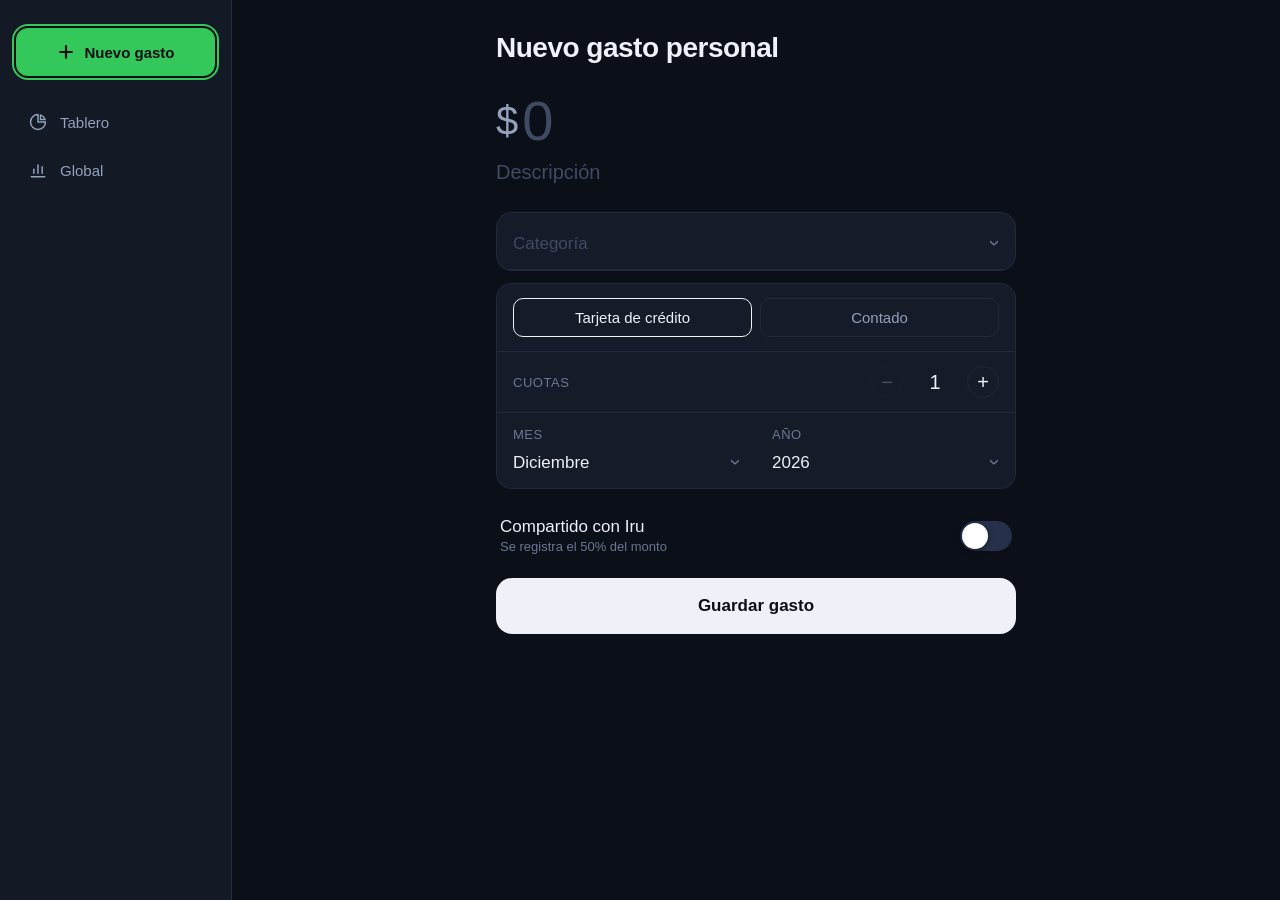
==== commit e7a286da: "Agregar barra de navegación con menú lateral en PC Reemplaza los links sueltos de cada página por un" ====
--- a/index.html
+++ b/index.html
@@ -2,7 +2,7 @@
 <html lang="es">
 <head>
   <meta charset="UTF-8">
-  <meta name="viewport" content="width=device-width, initial-scale=1.0">
+  <meta name="viewport" content="width=device-width, initial-scale=1.0, viewport-fit=cover">
   <title>Mis gastos</title>
   <link rel="apple-touch-icon" href="icons/apple-touch-icon.png">
   <link rel="icon" type="image/png" sizes="32x32" href="icons/favicon-32.png">
@@ -15,8 +15,7 @@
   <meta name="theme-color" content="#0b0f18">
   <link rel="stylesheet" href="styles.css">
   <style>
-    body { padding: 32px 16px 80px; }
-    .contenido { max-width: 520px; margin: 0 auto; }
+    .contenido { max-width: 552px; margin: 0 auto; padding: 32px 16px 0; }
     h1 { margin-bottom: 24px; }
   </style>
 </head>
@@ -26,8 +25,8 @@
   <h1>Nuevo gasto personal</h1>
   <div id="formulario"></div>
   <button class="btn-guardar" id="btnGuardar">Guardar gasto</button>
-  <a href="tablero.html" class="btn-tablero">Ir al tablero</a>
 </div>
+<nav class="navbar" id="navbar" data-actual="nuevo"></nav>
 <div class="toast" id="toast" role="status"></div>
 
 <script src="config.js"></script>
--- a/styles.css
+++ b/styles.css
@@ -151,15 +151,14 @@
 .btn-guardar:active, .btn-primario:active { opacity: 0.75; }
 .btn-guardar:disabled, .btn-primario:disabled { background: var(--muted-fill); color: var(--label); }
 
-.btn-tablero, .btn-secundario {
+.btn-secundario {
   display: block; width: 100%; height: 56px; line-height: 52px;
   text-align: center; background: transparent; color: var(--text-secondary);
   border: 1.5px solid var(--border); border-radius: var(--radius-card);
   font-size: 17px; font-weight: 500; font-family: inherit;
   cursor: pointer; text-decoration: none; transition: opacity 0.15s;
 }
-.btn-tablero { margin-top: 10px; }
-.btn-tablero:active, .btn-secundario:active { opacity: 0.7; }
+.btn-secundario:active { opacity: 0.7; }
 
 .btn-peligro {
   width: 100%; height: 56px; background: var(--peligro); color: #fff;
@@ -214,3 +213,83 @@
   .sheet-wrap { justify-content: center; padding: 32px; }
   .sheet { border: 1px solid var(--border-fuerte); border-radius: 20px; padding: 28px 24px; }
 }
+
+/* ---------- Navbar ---------- */
+
+:root { --navbar-alto: 64px; }
+
+body { padding-bottom: calc(var(--navbar-alto) + 32px + env(safe-area-inset-bottom)); }
+
+.navbar {
+  position: fixed; left: 0; right: 0; bottom: 0; z-index: 40;
+  display: grid; grid-template-columns: 1fr 1fr 1fr; align-items: end;
+  height: calc(var(--navbar-alto) + env(safe-area-inset-bottom));
+  padding: 0 max(8px, env(safe-area-inset-right)) env(safe-area-inset-bottom) max(8px, env(safe-area-inset-left));
+  background: rgba(21,27,40,0.86); border-top: 1px solid var(--border-fuerte);
+  -webkit-backdrop-filter: blur(18px); backdrop-filter: blur(18px);
+}
+.nav-item {
+  height: var(--navbar-alto); display: flex; flex-direction: column;
+  align-items: center; justify-content: center; gap: 4px;
+  color: var(--label); text-decoration: none; font-size: 11px; font-weight: 500;
+  -webkit-tap-highlight-color: transparent; transition: color 0.15s;
+}
+.nav-item.activo { color: var(--text); }
+.nav-item:active { opacity: 0.7; }
+.nav-icono { display: flex; }
+.nav-icono svg { width: 24px; height: 24px; }
+
+/* El del medio: círculo verde que sobresale de la barra */
+.nav-destacado { justify-content: flex-end; padding-bottom: 8px; color: var(--text-secondary); }
+.nav-destacado .nav-icono {
+  width: 60px; height: 60px; margin-top: -28px; border-radius: 50%;
+  align-items: center; justify-content: center;
+  background: var(--accent); color: var(--btn-text);
+  border: 4px solid var(--bg);
+  box-shadow: 0 6px 20px rgba(52,199,89,0.35), 0 2px 6px rgba(0,0,0,0.5);
+  transition: transform 0.15s;
+}
+.nav-destacado .nav-icono svg { width: 28px; height: 28px; }
+.nav-destacado:active { opacity: 1; }
+.nav-destacado:active .nav-icono { transform: scale(0.92); }
+
+.toast { bottom: calc(var(--navbar-alto) + 24px + env(safe-area-inset-bottom)); }
+
+/* En PC la barra pasa a ser un menú lateral, con "Nuevo gasto" arriba de todo */
+@media (min-width: 900px) and (hover: hover) {
+  :root { --menu-ancho: 232px; }
+
+  body { padding-bottom: 32px; padding-left: var(--menu-ancho); }
+
+  .navbar {
+    top: 0; right: auto; width: var(--menu-ancho); height: auto;
+    display: flex; flex-direction: column; align-items: stretch; gap: 4px;
+    padding: 28px 16px; border-top: none; border-right: 1px solid var(--border-fuerte);
+  }
+  .nav-item {
+    height: 44px; flex-direction: row; justify-content: flex-start; gap: 12px;
+    padding: 0 12px; border-radius: 12px; font-size: 15px;
+    color: var(--text-secondary);
+  }
+  .nav-item:hover { background: var(--muted-fill); color: var(--text); }
+  .nav-item.activo { background: var(--surface-alta); color: var(--text); }
+  .nav-icono svg { width: 20px; height: 20px; }
+
+  .nav-destacado {
+    order: -1; height: 48px; margin-bottom: 20px; padding: 0 16px;
+    justify-content: center; gap: 8px;
+    background: var(--accent); color: var(--btn-text); font-weight: 600;
+    box-shadow: 0 6px 20px rgba(52,199,89,0.25);
+  }
+  .nav-destacado:hover { background: var(--accent); color: var(--btn-text); filter: brightness(1.08); }
+  .nav-destacado.activo { background: var(--accent); color: var(--btn-text); box-shadow: 0 0 0 2px var(--bg), 0 0 0 4px var(--accent); }
+  .nav-destacado .nav-icono {
+    width: auto; height: auto; margin: 0; border: none; border-radius: 0;
+    background: none; color: inherit; box-shadow: none;
+  }
+  .nav-destacado .nav-icono svg { width: 20px; height: 20px; }
+  .nav-destacado:active { opacity: 0.85; }
+  .nav-destacado:active .nav-icono { transform: none; }
+
+  .toast { bottom: 36px; left: calc(50% + var(--menu-ancho) / 2); }
+}
